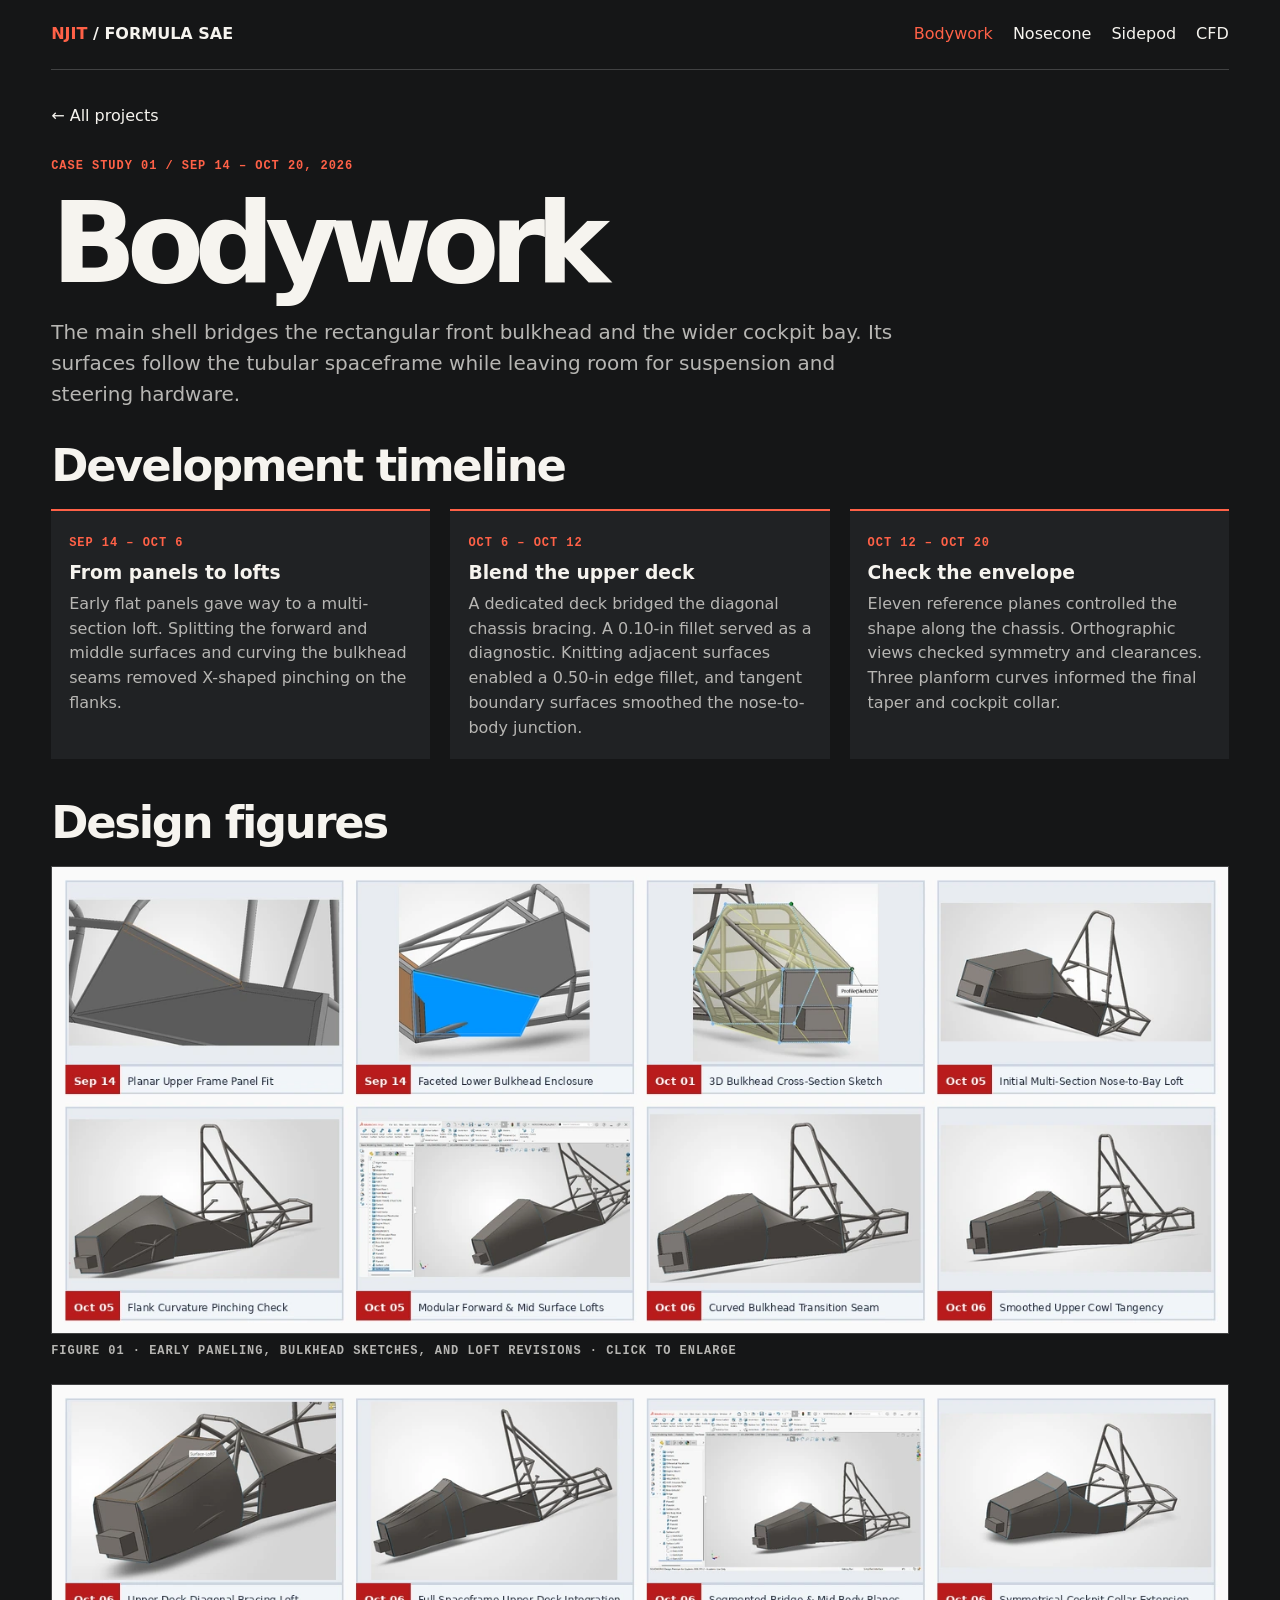
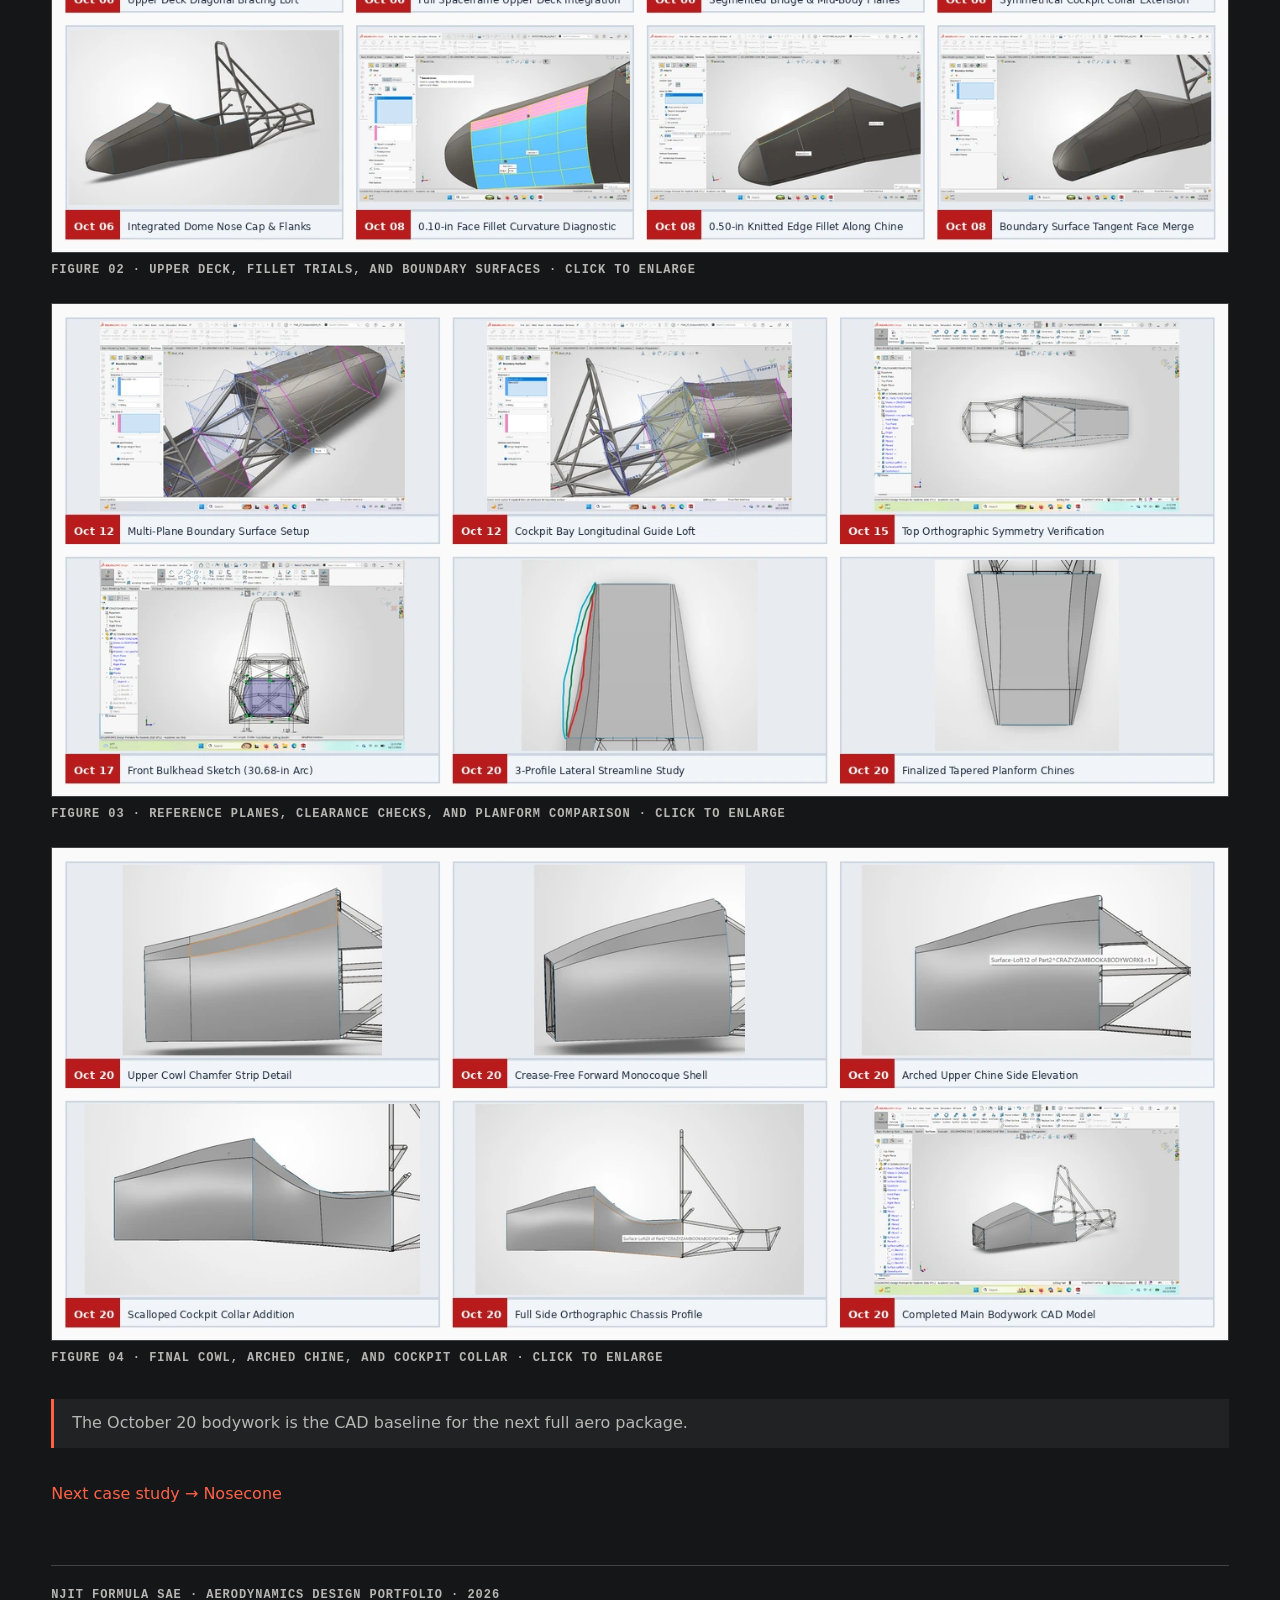
==== bodywork.html @ b89edda3 "Add NJIT Formula SAE design portfolio" ====
<!doctype html><html lang="en"><head><meta charset="utf-8"><meta name="viewport" content="width=device-width, initial-scale=1"><meta name="description" content="NJIT Formula SAE CAD and CFD design portfolio"><title>Bodywork | NJIT Formula SAE</title><link rel="stylesheet" href="style.css"></head><body><header><a class="brand" href="index.html"><b>NJIT</b> / FORMULA SAE</a><nav aria-label="Portfolio sections"><a href="bodywork.html" aria-current="page">Bodywork</a><a href="nosecone.html">Nosecone</a><a href="sidepod.html">Sidepod</a><a href="cfd.html">CFD</a></nav></header><main><article class="detail"><a class="back" href="index.html#work">← All projects</a><div class="tag">Case study 01 / Sep 14 – Oct 20, 2026</div><h1>Bodywork</h1><p class="intro">The main shell bridges the rectangular front bulkhead and the wider cockpit bay. Its surfaces follow the tubular spaceframe while leaving room for suspension and steering hardware.</p><h2>Development timeline</h2><div class="steps"><div class="step"><span class="tag">Sep 14 – Oct 6</span><h3>From panels to lofts</h3><p>Early flat panels gave way to a multi-section loft. Splitting the forward and middle surfaces and curving the bulkhead seams removed X-shaped pinching on the flanks.</p></div><div class="step"><span class="tag">Oct 6 – Oct 12</span><h3>Blend the upper deck</h3><p>A dedicated deck bridged the diagonal chassis bracing. A 0.10-in fillet served as a diagnostic. Knitting adjacent surfaces enabled a 0.50-in edge fillet, and tangent boundary surfaces smoothed the nose-to-body junction.</p></div><div class="step"><span class="tag">Oct 12 – Oct 20</span><h3>Check the envelope</h3><p>Eleven reference planes controlled the shape along the chassis. Orthographic views checked symmetry and clearances. Three planform curves informed the final taper and cockpit collar.</p></div></div><h2>Design figures</h2><div class="gallery"><figure><a href="assets/figure-1.webp" aria-label="Open full-size figure 1"><img loading="lazy" src="assets/figure-1.webp" alt="Early paneling, bulkhead sketches, and loft revisions"></a><figcaption>Figure 01 · Early paneling, bulkhead sketches, and loft revisions · Click to enlarge</figcaption></figure><figure><a href="assets/figure-2.webp" aria-label="Open full-size figure 2"><img loading="lazy" src="assets/figure-2.webp" alt="Upper deck, fillet trials, and boundary surfaces"></a><figcaption>Figure 02 · Upper deck, fillet trials, and boundary surfaces · Click to enlarge</figcaption></figure><figure><a href="assets/figure-3.webp" aria-label="Open full-size figure 3"><img loading="lazy" src="assets/figure-3.webp" alt="Reference planes, clearance checks, and planform comparison"></a><figcaption>Figure 03 · Reference planes, clearance checks, and planform comparison · Click to enlarge</figcaption></figure><figure><a href="assets/figure-4.webp" aria-label="Open full-size figure 4"><img loading="lazy" src="assets/figure-4.webp" alt="Final cowl, arched chine, and cockpit collar"></a><figcaption>Figure 04 · Final cowl, arched chine, and cockpit collar · Click to enlarge</figcaption></figure></div><p class="note">The October 20 bodywork is the CAD baseline for the next full aero package.</p><a class="next" href="nosecone.html">Next case study → Nosecone</a></article></main><footer class="meta">NJIT Formula SAE · Aerodynamics design portfolio · 2026</footer></body></html>
---- style.css ----
:root{color-scheme:dark;--bg:#151617;--panel:#202224;--ink:#f6f4ef;--muted:#b7b6b3;--line:#414243;--accent:#ff6147}
*{box-sizing:border-box}body{margin:0;background:var(--bg);color:var(--ink);font:16px/1.55 system-ui,sans-serif}a{color:inherit}a:focus-visible{outline:3px solid var(--accent);outline-offset:5px}img{display:block;width:100%}header,main,footer{width:min(1240px,92%);margin:auto}header{display:flex;align-items:center;justify-content:space-between;gap:20px;padding:22px 0;border-bottom:1px solid var(--line)}header a,nav a,.card,.back,.next{text-decoration:none}nav{display:flex;gap:20px;flex-wrap:wrap}nav a:hover,nav a[aria-current],.back:hover,.next:hover{color:var(--accent)}.brand{font-weight:850;white-space:nowrap}.brand b,.tag,.arrow{color:var(--accent)}.tag,.meta,figcaption{font:700 .75rem/1.5 ui-monospace,monospace;letter-spacing:.08em;text-transform:uppercase}.meta,figcaption{color:var(--muted)}h1,h2,h3,p{margin:0}h1{font-size:clamp(3.4rem,8vw,7.5rem);line-height:.9;letter-spacing:-.085em;margin:18px 0 24px}h2{font-size:clamp(1.7rem,4vw,2.8rem);letter-spacing:-.05em;line-height:1.05}h3{line-height:1.15}.hero{display:grid;grid-template-columns:1fr 1fr;gap:32px;align-items:center;padding:54px 0 38px}.hero p,.detail p,.card p{color:var(--muted)}.hero p{max-width:44ch}.hero img{aspect-ratio:1.4;object-fit:cover;border:1px solid var(--line)}figure{margin:0}figcaption{padding-top:8px}.stats{display:grid;grid-template-columns:repeat(3,1fr);border-block:1px solid var(--line);margin-bottom:46px}.stats div{padding:16px 10px}.stats div+div{border-left:1px solid var(--line);padding-left:20px}.stats strong{display:block}.grid{display:grid;grid-template-columns:repeat(4,1fr);gap:15px;margin:20px 0 48px}.card{background:var(--panel);border:1px solid var(--line);display:flex;flex-direction:column}.card:hover{border-color:var(--accent)}.card img{aspect-ratio:1.6;object-fit:cover}.card div{padding:16px;flex:1}.card h3{font-size:1.5rem;margin:7px 0}.card p{font-size:.92rem}.arrow{display:block;margin-top:12px}.detail{padding:34px 0 48px}.detail h1{font-size:clamp(3.3rem,9vw,7rem)}.detail .intro{font-size:1.25rem;max-width:68ch;margin-bottom:32px}.back{display:inline-block;margin-bottom:28px}.steps{display:grid;grid-template-columns:repeat(3,1fr);gap:20px;margin:20px 0 40px}.step{border-top:2px solid var(--accent);background:var(--panel);padding:18px}.step h3{margin:8px 0}.gallery{display:grid;gap:24px;margin:20px 0 32px}.gallery img{border:1px solid var(--line)}.gallery a:hover img{border-color:var(--accent)}.note{border-left:3px solid var(--accent);padding:12px 18px;margin:24px 0;background:var(--panel)}footer{border-top:1px solid var(--line);padding:20px 0 28px}.next{display:inline-block;padding:10px 0;color:var(--accent)}
@media(max-width:880px){.grid{grid-template-columns:repeat(2,1fr)}}
@media(max-width:620px){header{align-items:flex-start;flex-direction:column;gap:10px}nav{gap:13px;font-size:.9rem}.hero,.steps{grid-template-columns:1fr}.hero{padding-top:36px}.stats .meta{font-size:.65rem}.grid{gap:9px}.card div{padding:11px}.card h3{font-size:1.25rem}}
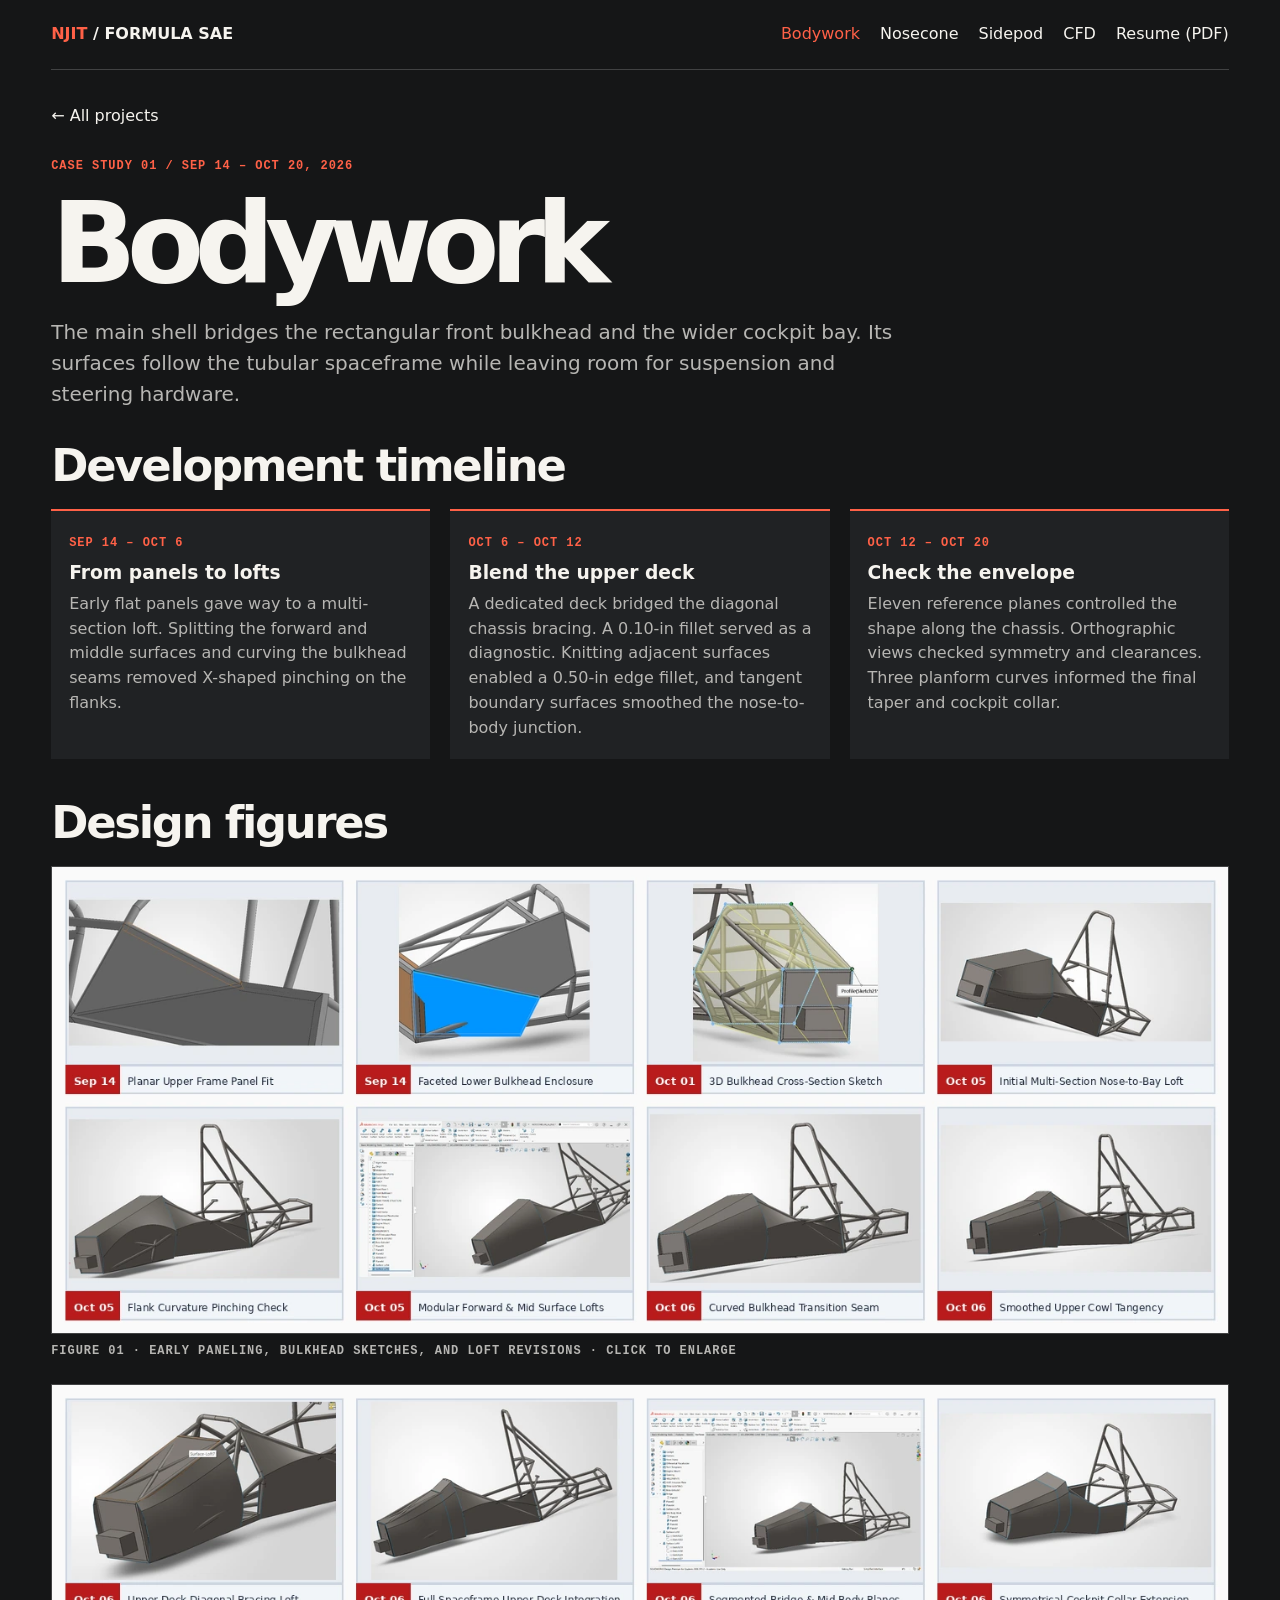
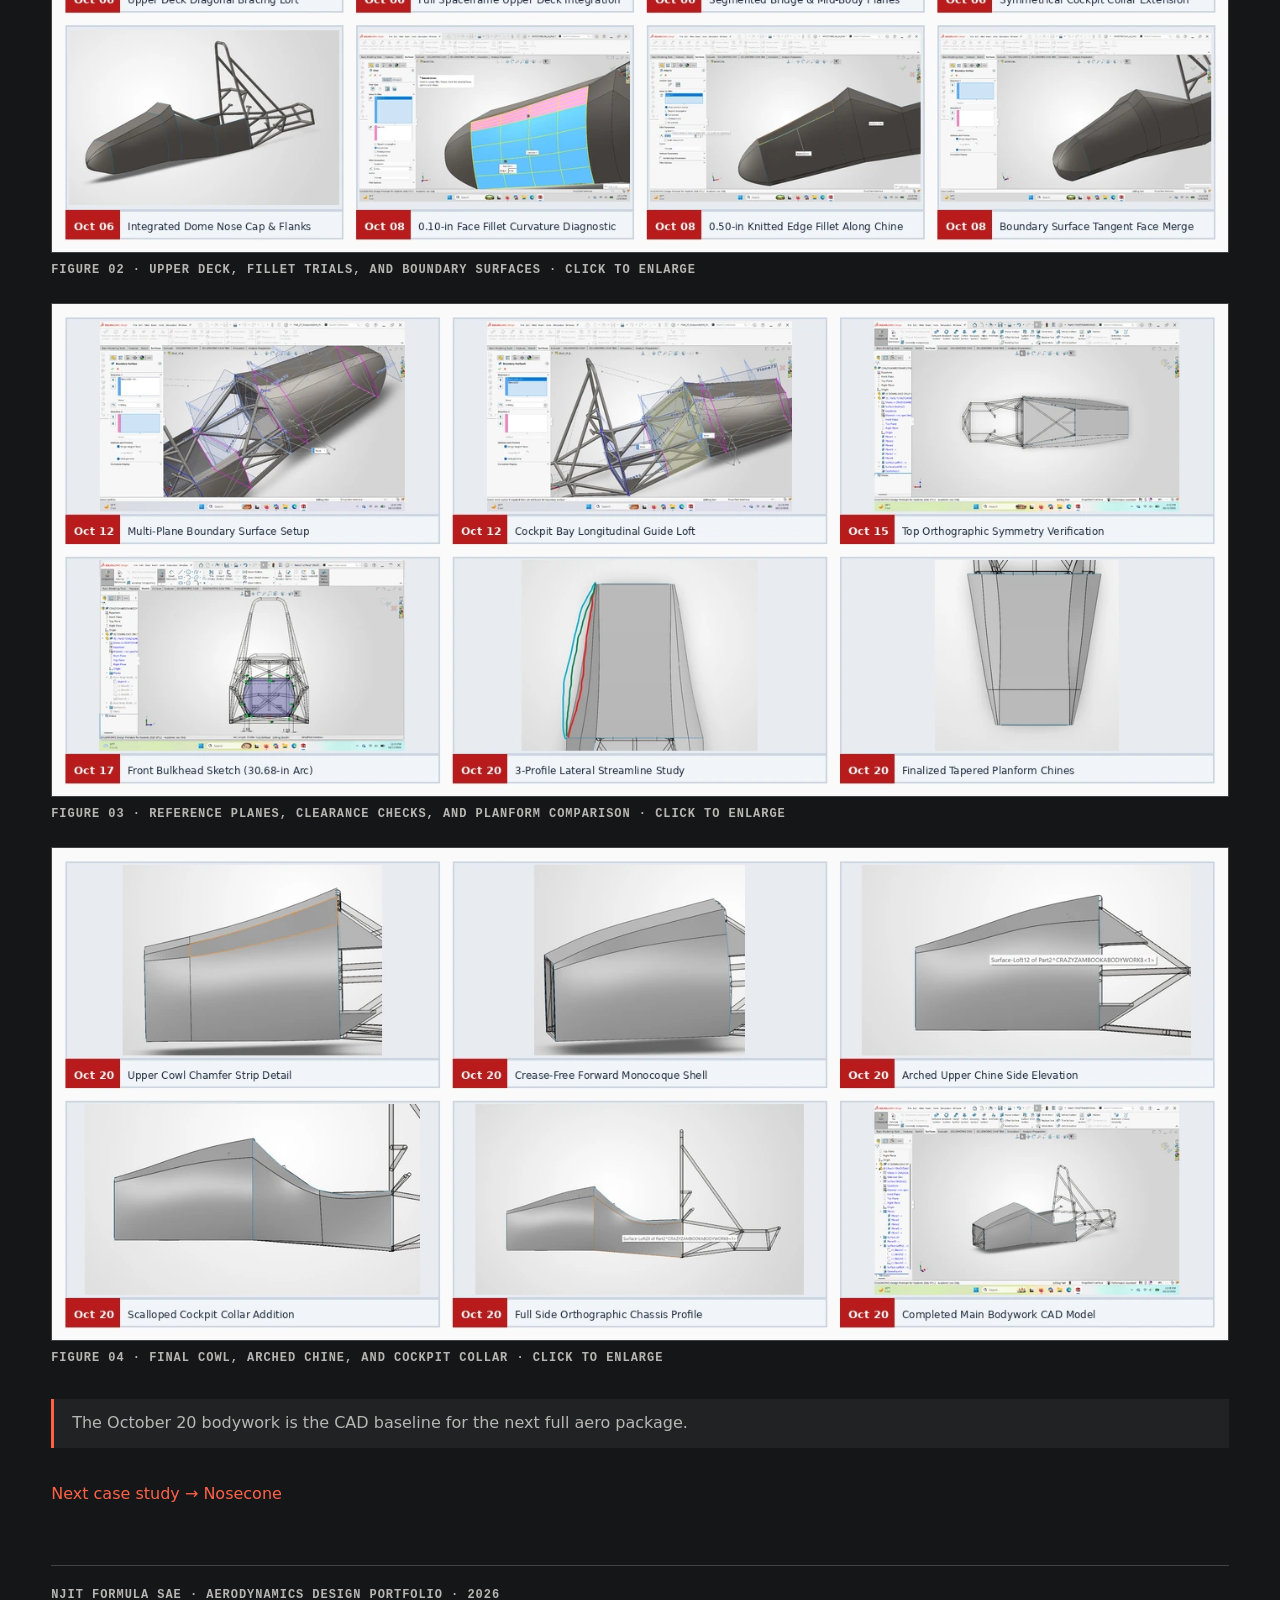
==== commit c4fd2417: "Add public resume to portfolio navigation" ====
--- a/bodywork.html
+++ b/bodywork.html
@@ -1 +1 @@
-<!doctype html><html lang="en"><head><meta charset="utf-8"><meta name="viewport" content="width=device-width, initial-scale=1"><meta name="description" content="NJIT Formula SAE CAD and CFD design portfolio"><title>Bodywork | NJIT Formula SAE</title><link rel="stylesheet" href="style.css"></head><body><header><a class="brand" href="index.html"><b>NJIT</b> / FORMULA SAE</a><nav aria-label="Portfolio sections"><a href="bodywork.html" aria-current="page">Bodywork</a><a href="nosecone.html">Nosecone</a><a href="sidepod.html">Sidepod</a><a href="cfd.html">CFD</a></nav></header><main><article class="detail"><a class="back" href="index.html#work">← All projects</a><div class="tag">Case study 01 / Sep 14 – Oct 20, 2026</div><h1>Bodywork</h1><p class="intro">The main shell bridges the rectangular front bulkhead and the wider cockpit bay. Its surfaces follow the tubular spaceframe while leaving room for suspension and steering hardware.</p><h2>Development timeline</h2><div class="steps"><div class="step"><span class="tag">Sep 14 – Oct 6</span><h3>From panels to lofts</h3><p>Early flat panels gave way to a multi-section loft. Splitting the forward and middle surfaces and curving the bulkhead seams removed X-shaped pinching on the flanks.</p></div><div class="step"><span class="tag">Oct 6 – Oct 12</span><h3>Blend the upper deck</h3><p>A dedicated deck bridged the diagonal chassis bracing. A 0.10-in fillet served as a diagnostic. Knitting adjacent surfaces enabled a 0.50-in edge fillet, and tangent boundary surfaces smoothed the nose-to-body junction.</p></div><div class="step"><span class="tag">Oct 12 – Oct 20</span><h3>Check the envelope</h3><p>Eleven reference planes controlled the shape along the chassis. Orthographic views checked symmetry and clearances. Three planform curves informed the final taper and cockpit collar.</p></div></div><h2>Design figures</h2><div class="gallery"><figure><a href="assets/figure-1.webp" aria-label="Open full-size figure 1"><img loading="lazy" src="assets/figure-1.webp" alt="Early paneling, bulkhead sketches, and loft revisions"></a><figcaption>Figure 01 · Early paneling, bulkhead sketches, and loft revisions · Click to enlarge</figcaption></figure><figure><a href="assets/figure-2.webp" aria-label="Open full-size figure 2"><img loading="lazy" src="assets/figure-2.webp" alt="Upper deck, fillet trials, and boundary surfaces"></a><figcaption>Figure 02 · Upper deck, fillet trials, and boundary surfaces · Click to enlarge</figcaption></figure><figure><a href="assets/figure-3.webp" aria-label="Open full-size figure 3"><img loading="lazy" src="assets/figure-3.webp" alt="Reference planes, clearance checks, and planform comparison"></a><figcaption>Figure 03 · Reference planes, clearance checks, and planform comparison · Click to enlarge</figcaption></figure><figure><a href="assets/figure-4.webp" aria-label="Open full-size figure 4"><img loading="lazy" src="assets/figure-4.webp" alt="Final cowl, arched chine, and cockpit collar"></a><figcaption>Figure 04 · Final cowl, arched chine, and cockpit collar · Click to enlarge</figcaption></figure></div><p class="note">The October 20 bodywork is the CAD baseline for the next full aero package.</p><a class="next" href="nosecone.html">Next case study → Nosecone</a></article></main><footer class="meta">NJIT Formula SAE · Aerodynamics design portfolio · 2026</footer></body></html>+<!doctype html><html lang="en"><head><meta charset="utf-8"><meta name="viewport" content="width=device-width, initial-scale=1"><meta name="description" content="NJIT Formula SAE CAD and CFD design portfolio"><title>Bodywork | NJIT Formula SAE</title><link rel="stylesheet" href="style.css"></head><body><header><a class="brand" href="index.html"><b>NJIT</b> / FORMULA SAE</a><nav aria-label="Portfolio sections"><a href="bodywork.html" aria-current="page">Bodywork</a><a href="nosecone.html">Nosecone</a><a href="sidepod.html">Sidepod</a><a href="cfd.html">CFD</a><a href="resume.pdf">Resume (PDF)</a></nav></header><main><article class="detail"><a class="back" href="index.html#work">← All projects</a><div class="tag">Case study 01 / Sep 14 – Oct 20, 2026</div><h1>Bodywork</h1><p class="intro">The main shell bridges the rectangular front bulkhead and the wider cockpit bay. Its surfaces follow the tubular spaceframe while leaving room for suspension and steering hardware.</p><h2>Development timeline</h2><div class="steps"><div class="step"><span class="tag">Sep 14 – Oct 6</span><h3>From panels to lofts</h3><p>Early flat panels gave way to a multi-section loft. Splitting the forward and middle surfaces and curving the bulkhead seams removed X-shaped pinching on the flanks.</p></div><div class="step"><span class="tag">Oct 6 – Oct 12</span><h3>Blend the upper deck</h3><p>A dedicated deck bridged the diagonal chassis bracing. A 0.10-in fillet served as a diagnostic. Knitting adjacent surfaces enabled a 0.50-in edge fillet, and tangent boundary surfaces smoothed the nose-to-body junction.</p></div><div class="step"><span class="tag">Oct 12 – Oct 20</span><h3>Check the envelope</h3><p>Eleven reference planes controlled the shape along the chassis. Orthographic views checked symmetry and clearances. Three planform curves informed the final taper and cockpit collar.</p></div></div><h2>Design figures</h2><div class="gallery"><figure><a href="assets/figure-1.webp" aria-label="Open full-size figure 1"><img loading="lazy" src="assets/figure-1.webp" alt="Early paneling, bulkhead sketches, and loft revisions"></a><figcaption>Figure 01 · Early paneling, bulkhead sketches, and loft revisions · Click to enlarge</figcaption></figure><figure><a href="assets/figure-2.webp" aria-label="Open full-size figure 2"><img loading="lazy" src="assets/figure-2.webp" alt="Upper deck, fillet trials, and boundary surfaces"></a><figcaption>Figure 02 · Upper deck, fillet trials, and boundary surfaces · Click to enlarge</figcaption></figure><figure><a href="assets/figure-3.webp" aria-label="Open full-size figure 3"><img loading="lazy" src="assets/figure-3.webp" alt="Reference planes, clearance checks, and planform comparison"></a><figcaption>Figure 03 · Reference planes, clearance checks, and planform comparison · Click to enlarge</figcaption></figure><figure><a href="assets/figure-4.webp" aria-label="Open full-size figure 4"><img loading="lazy" src="assets/figure-4.webp" alt="Final cowl, arched chine, and cockpit collar"></a><figcaption>Figure 04 · Final cowl, arched chine, and cockpit collar · Click to enlarge</figcaption></figure></div><p class="note">The October 20 bodywork is the CAD baseline for the next full aero package.</p><a class="next" href="nosecone.html">Next case study → Nosecone</a></article></main><footer class="meta">NJIT Formula SAE · Aerodynamics design portfolio · 2026</footer></body></html>
